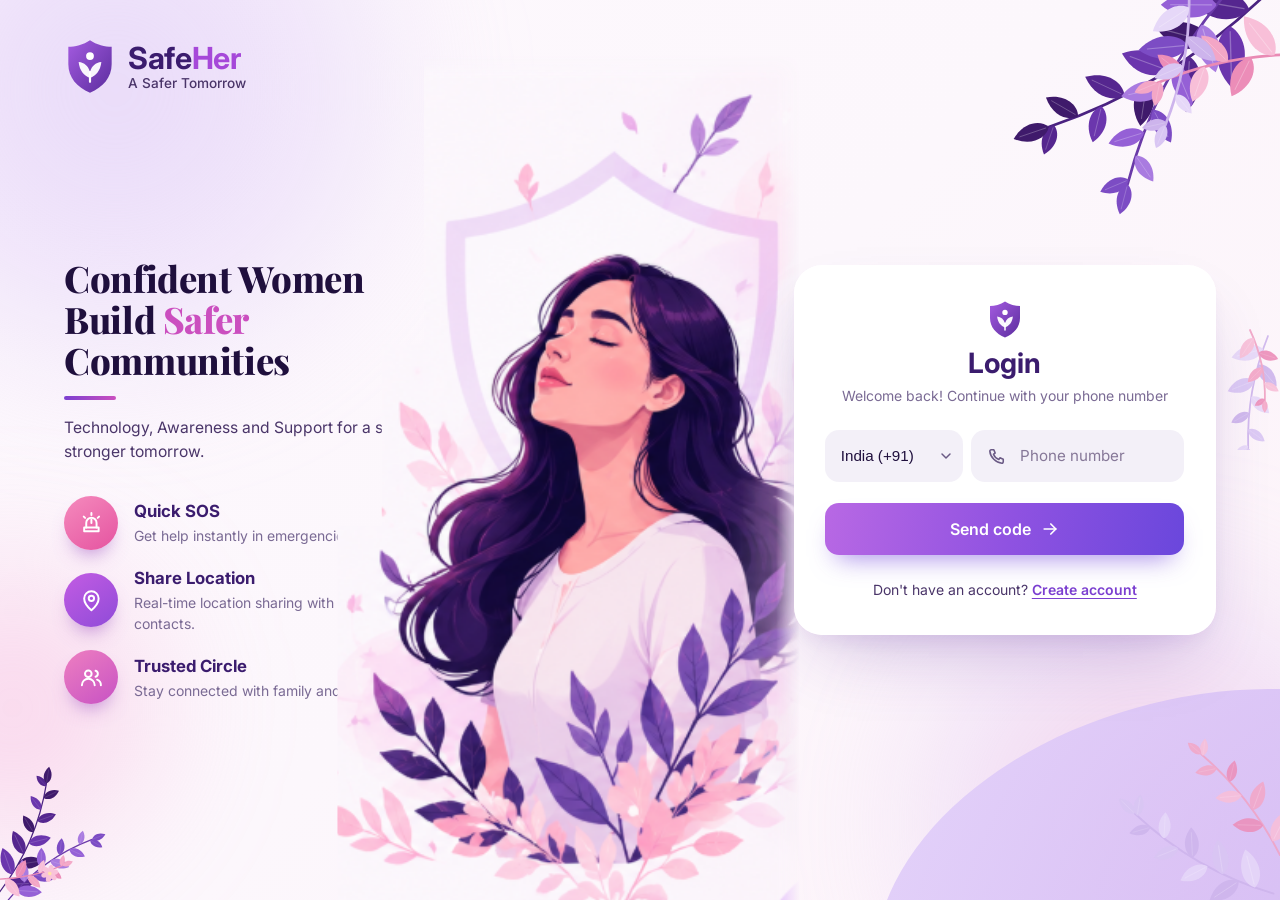
==== index.html @ c74979e2 "Baseline: SafeHer project as of 24 Oct 2026 (before phase 1 pages) Snapshot of the existing frontend" ====
<!doctype html>
<html lang="en">
<head>
  <meta charset="utf-8">
  <meta name="viewport" content="width=device-width, initial-scale=1">
  <title>SafeHer</title>
  <script>
    // Live Server opens the project root. Send the browser to the app, and use "localhost" rather than "127.0.0.1":
    // Firebase phone sign-in only works on authorised domains, and the API's CORS list expects localhost.
    (function () {
      var host = location.hostname === "127.0.0.1" ? "localhost" : location.hostname;
      var target = location.protocol + "//" + host + (location.port ? ":" + location.port : "") + "/frontend/login.html";
      location.replace(target);
    })();
  </script>
  <style>
    body { margin: 0; min-height: 100vh; display: grid; place-items: center; font-family: system-ui, sans-serif; background: #faf7fd; color: #2a1846; }
    a { color: #7c3aed; }
  </style>
</head>
<body>
  <p>Opening SafeHer… If nothing happens, open <a href="frontend/login.html">the login page</a>.</p>
</body>
</html>
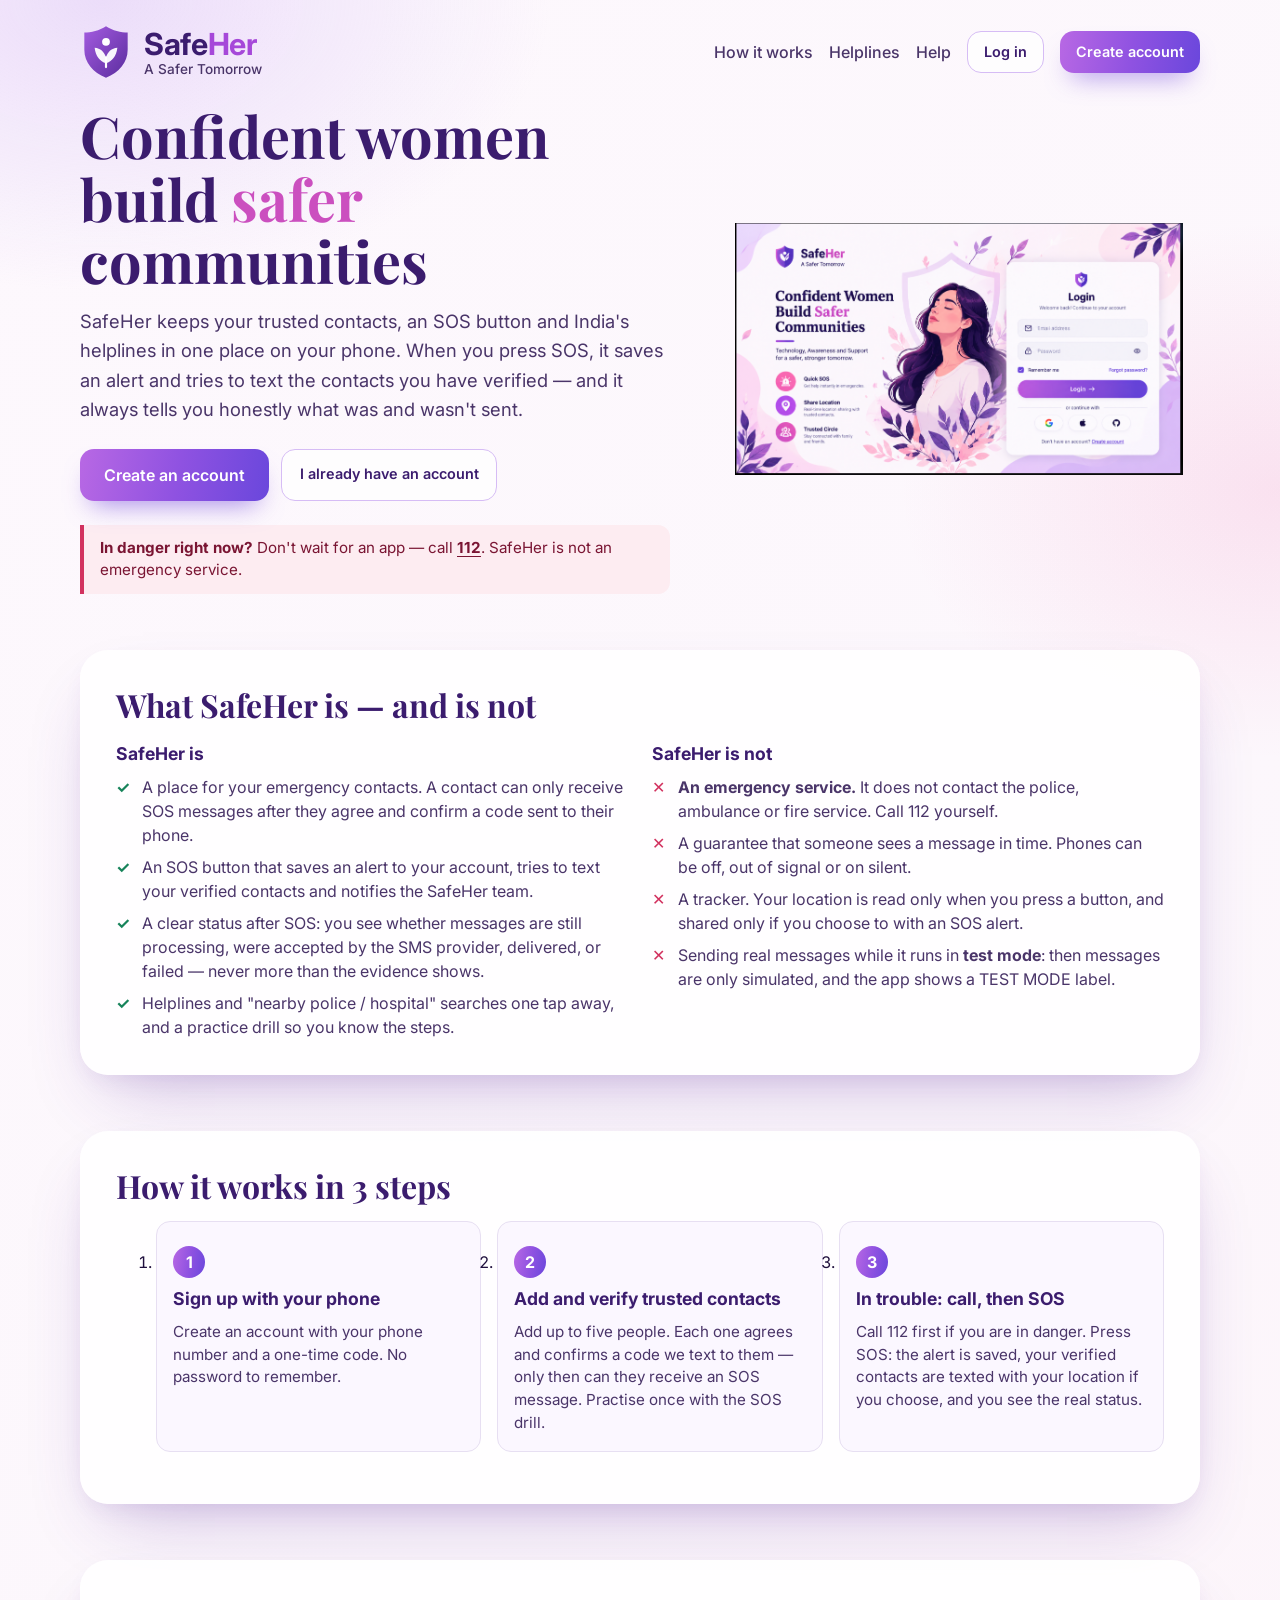
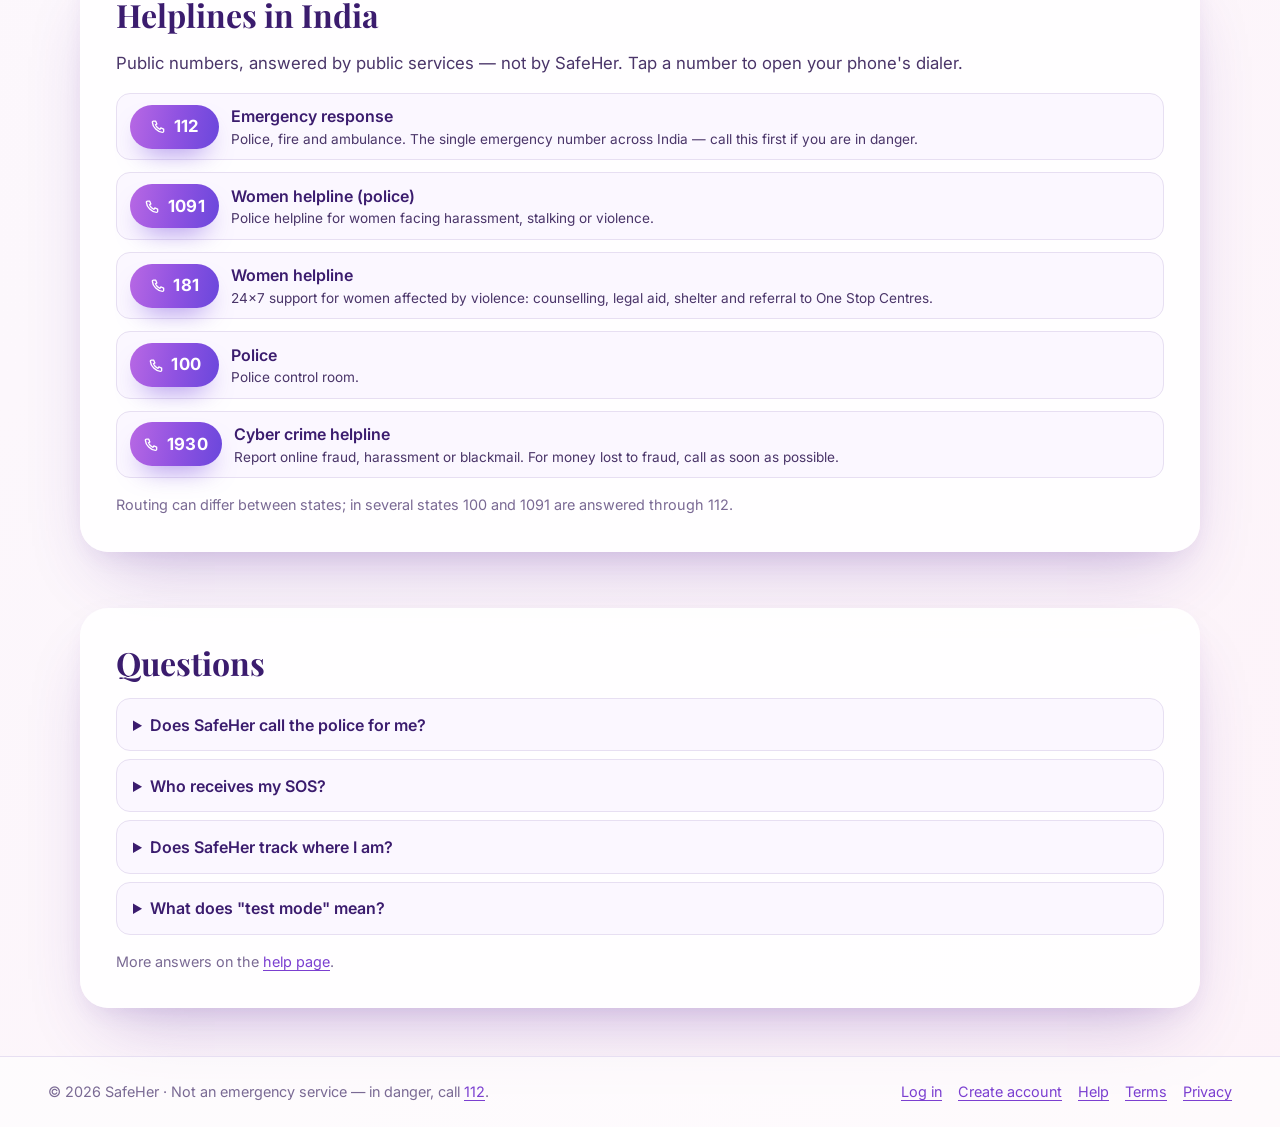
==== commit af13a9ae: "Public landing page; root opens it instead of login frontend/home.html: what SafeHer is and is not (" ====
--- a/index.html
+++ b/index.html
@@ -5,11 +5,11 @@
   <meta name="viewport" content="width=device-width, initial-scale=1">
   <title>SafeHer</title>
   <script>
-    // Live Server opens the project root. Send the browser to the app, and use "localhost" rather than "127.0.0.1":
-    // Firebase phone sign-in only works on authorised domains, and the API's CORS list expects localhost.
+    // Live Server opens the project root. Send the browser to the public landing page, and use "localhost" rather than
+    // "127.0.0.1": Firebase phone sign-in only works on authorised domains, and the API's CORS list expects localhost.
     (function () {
       var host = location.hostname === "127.0.0.1" ? "localhost" : location.hostname;
-      var target = location.protocol + "//" + host + (location.port ? ":" + location.port : "") + "/frontend/login.html";
+      var target = location.protocol + "//" + host + (location.port ? ":" + location.port : "") + "/frontend/home.html";
       location.replace(target);
     })();
   </script>
@@ -19,6 +19,6 @@
   </style>
 </head>
 <body>
-  <p>Opening SafeHer… If nothing happens, open <a href="frontend/login.html">the login page</a>.</p>
+  <p>Opening SafeHer… If nothing happens, open <a href="frontend/home.html">the home page</a>.</p>
 </body>
 </html>
